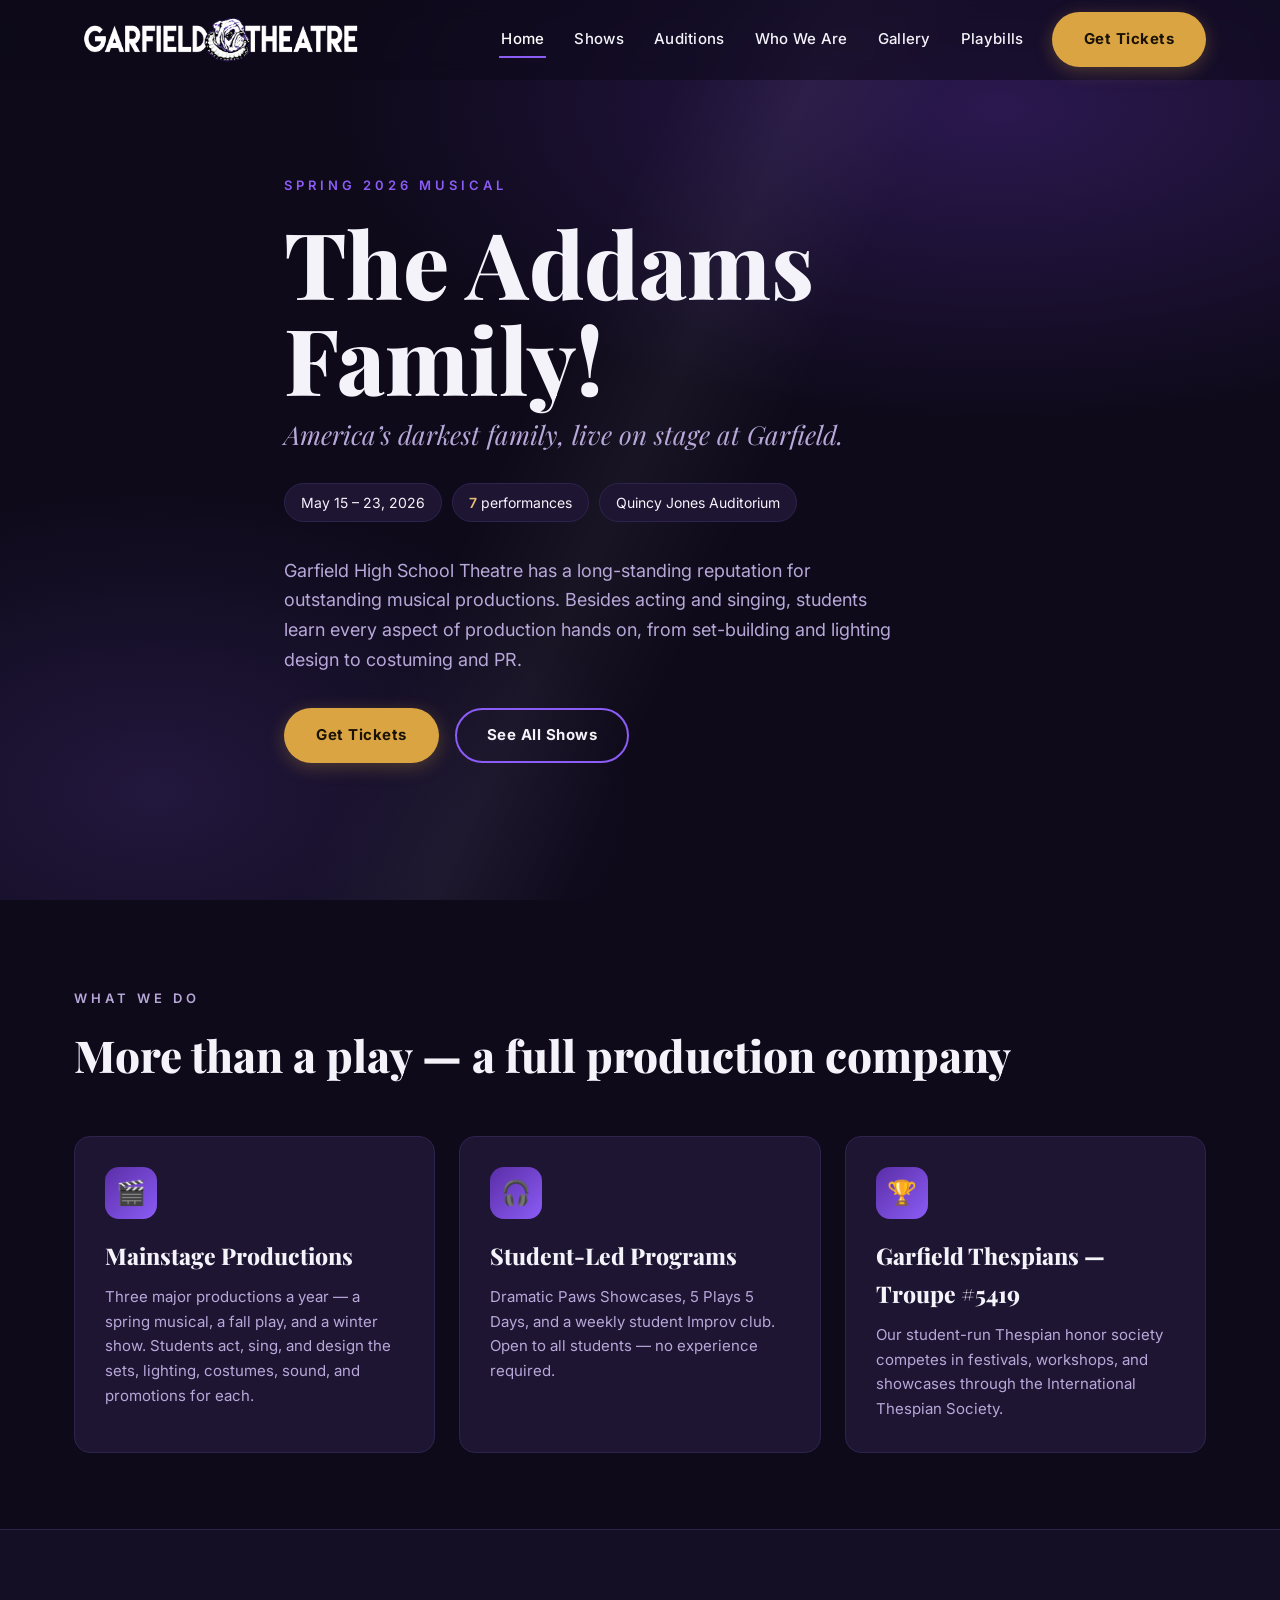
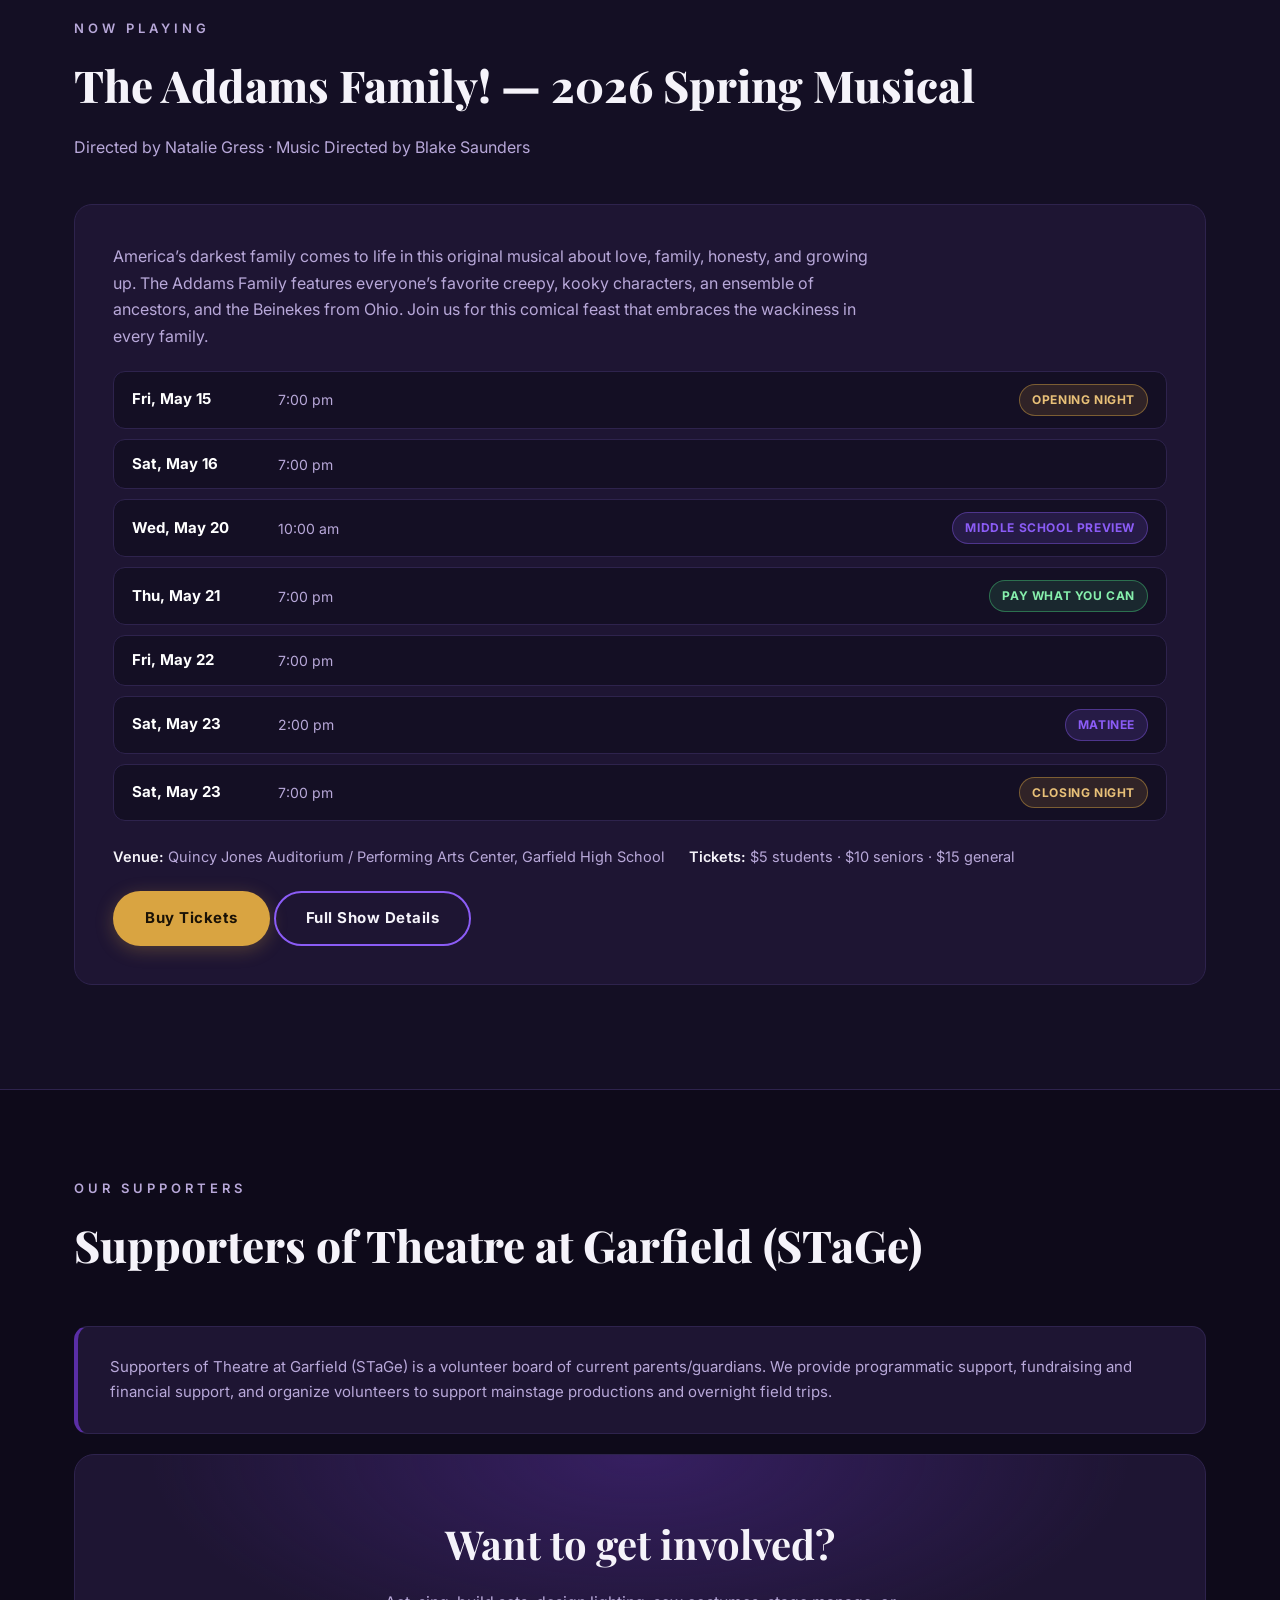
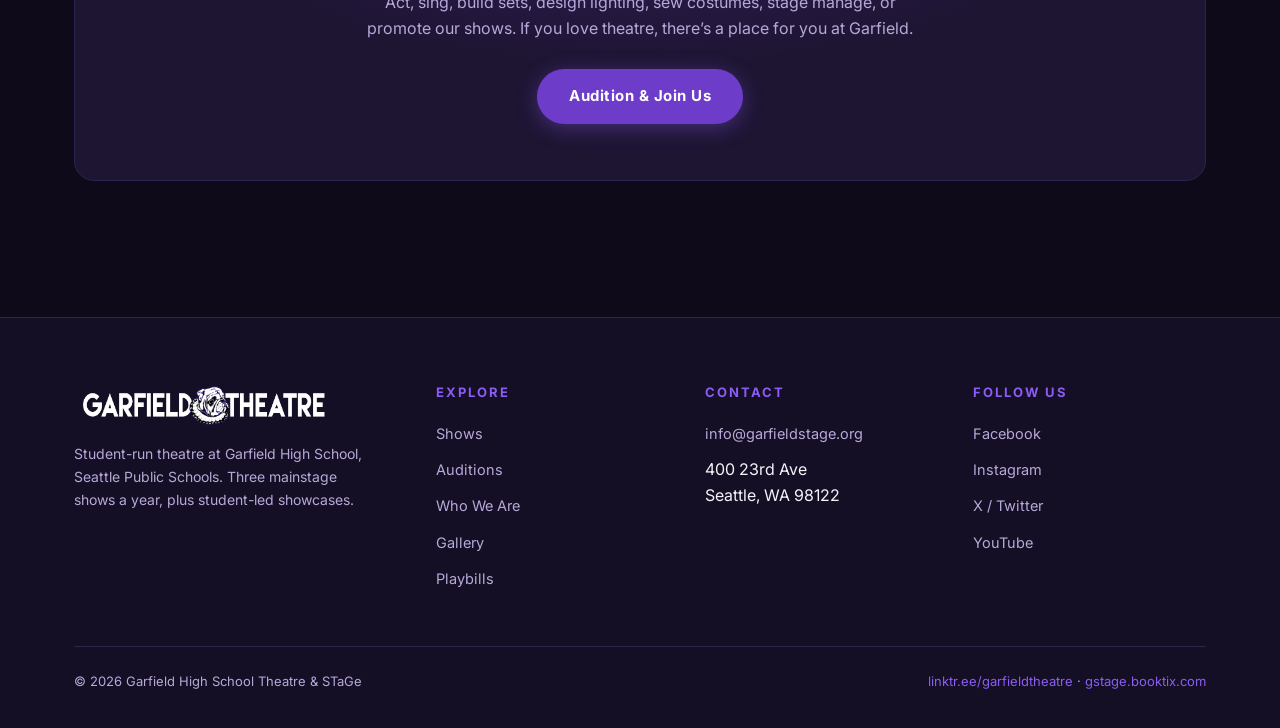
==== index.html @ ac2d72d7 "Garfield HS Theatre site: dark purple/white theme, 6 pages, reused logo" ====
<!DOCTYPE html>
<html lang="en">
<head>
  <meta charset="UTF-8" />
  <meta name="viewport" content="width=device-width, initial-scale=1.0" />
  <title>Garfield High School Theatre — Seattle</title>
  <meta name="description" content="Garfield High School Theatre: outstanding musical productions, student-led showcases, auditions, and our spring musical, The Addams Family." />
  <link rel="icon" type="image/png" href="assets/garfield-logo.png" />
  <link rel="preconnect" href="https://fonts.googleapis.com" />
  <link rel="preconnect" href="https://fonts.gstatic.com" crossorigin />
  <link href="https://fonts.googleapis.com/css2?family=Playfair+Display:ital,wght@0,600;0,700;0,800;1,600&family=Inter:wght@400;500;600;700&display=swap" rel="stylesheet" />
  <link rel="stylesheet" href="styles.css" />
</head>
<body>

<header class="site-header" id="siteHeader">
  <div class="nav-inner">
    <a class="logo" href="index.html" aria-label="Garfield High School Theatre home">
      <img class="logo-img" src="assets/garfield-logo.png" alt="Garfield High School Theatre" />
    </a>
    <button class="nav-toggle" id="navToggle" aria-expanded="false" aria-controls="nav" aria-label="Toggle menu">
      <span></span><span></span><span></span>
    </button>
    <nav class="nav" id="nav" aria-label="Main navigation">
      <a href="index.html" class="active">Home</a>
      <a href="shows.html">Shows</a>
      <a href="auditions.html">Auditions</a>
      <a href="staff.html">Who We Are</a>
      <a href="gallery.html">Gallery</a>
      <a href="playbills.html">Playbills</a>
      <a class="btn btn-ticket" href="https://gstage.booktix.com/" target="_blank" rel="noopener">Get Tickets</a>
    </nav>
  </div>
</header>

<main>
  <!-- ============ HERO ============ -->
  <section class="hero">
    <div class="wrap hero-inner">
      <p class="eyebrow">Spring 2026 Musical</p>
      <h1>The Addams Family!</h1>
      <p class="hero-sub">America&rsquo;s darkest family, live on stage at Garfield.</p>
      <div class="hero-dates">
        <span class="chip">May 15 &ndash; 23, 2026</span>
        <span class="chip"><strong>7</strong> performances</span>
        <span class="chip">Quincy Jones Auditorium</span>
      </div>
      <p class="lead">Garfield High School Theatre has a long-standing reputation for outstanding musical productions. Besides acting and singing, students learn every aspect of production hands on, from set-building and lighting design to costuming and PR.</p>
      <div class="hero-cta">
        <a class="btn btn-ticket" href="https://gstage.booktix.com/" target="_blank" rel="noopener">Get Tickets</a>
        <a class="btn btn-ghost" href="shows.html">See All Shows</a>
      </div>
    </div>
  </section>

  <!-- ============ WHAT WE DO ============ -->
  <section class="section">
    <div class="wrap">
      <div class="section-head">
        <p class="eyebrow">What We Do</p>
        <h2>More than a play &mdash; a full production company</h2>
      </div>
      <div class="prog-grid">
        <div class="prog-card">
          <div class="icon">&#127916;</div>
          <h3>Mainstage Productions</h3>
          <p>Three major productions a year &mdash; a spring musical, a fall play, and a winter show. Students act, sing, and design the sets, lighting, costumes, sound, and promotions for each.</p>
        </div>
        <div class="prog-card">
          <div class="icon">&#127911;</div>
          <h3>Student-Led Programs</h3>
          <p>Dramatic Paws Showcases, 5 Plays 5 Days, and a weekly student Improv club. Open to all students &mdash; no experience required.</p>
        </div>
        <div class="prog-card">
          <div class="icon">&#127942;</div>
          <h3>Garfield Thespians &mdash; Troupe #5419</h3>
          <p>Our student-run Thespian honor society competes in festivals, workshops, and showcases through the International Thespian Society.</p>
        </div>
      </div>
    </div>
  </section>

  <!-- ============ NEXT UP ============ -->
  <section class="section alt">
    <div class="wrap">
      <div class="section-head">
        <p class="eyebrow">Now Playing</p>
        <h2>The Addams Family! &mdash; 2026 Spring Musical</h2>
        <p>Directed by Natalie Gress &middot; Music Directed by Blake Saunders</p>
      </div>
      <div class="show-card">
        <p class="blurb">America&rsquo;s darkest family comes to life in this original musical about love, family, honesty, and growing up. The Addams Family features everyone&rsquo;s favorite creepy, kooky characters, an ensemble of ancestors, and the Beinekes from Ohio. Join us for this comical feast that embraces the wackiness in every family.</p>
        <ul class="perf-list">
          <li><span class="perf-date">Fri, May 15</span><span class="perf-time">7:00 pm</span><span class="badge gold">Opening Night</span></li>
          <li><span class="perf-date">Sat, May 16</span><span class="perf-time">7:00 pm</span></li>
          <li><span class="perf-date">Wed, May 20</span><span class="perf-time">10:00 am</span><span class="badge">Middle School Preview</span></li>
          <li><span class="perf-date">Thu, May 21</span><span class="perf-time">7:00 pm</span><span class="badge green">Pay What You Can</span></li>
          <li><span class="perf-date">Fri, May 22</span><span class="perf-time">7:00 pm</span></li>
          <li><span class="perf-date">Sat, May 23</span><span class="perf-time">2:00 pm</span><span class="badge">Matinee</span></li>
          <li><span class="perf-date">Sat, May 23</span><span class="perf-time">7:00 pm</span><span class="badge gold">Closing Night</span></li>
        </ul>
        <div class="show-meta">
          <span><strong>Venue:</strong> Quincy Jones Auditorium / Performing Arts Center, Garfield High School</span>
          <span><strong>Tickets:</strong> $5 students &middot; $10 seniors &middot; $15 general</span>
        </div>
        <p style="margin-top:22px;"><a class="btn btn-ticket" href="https://gstage.booktix.com/" target="_blank" rel="noopener">Buy Tickets</a> <a class="btn btn-ghost" href="shows.html">Full Show Details</a></p>
      </div>
    </div>
  </section>

  <!-- ============ STAGE ============ -->
  <section class="section">
    <div class="wrap">
      <div class="section-head">
        <p class="eyebrow">Our Supporters</p>
        <h2>Supporters of Theatre at Garfield (STaGe)</h2>
      </div>
      <div class="info-panel">
        <p>Supporters of Theatre at Garfield (STaGe) is a volunteer board of current parents/guardians. We provide programmatic support, fundraising and financial support, and organize volunteers to support mainstage productions and overnight field trips.</p>
      </div>
      <div class="cta-band">
        <h2>Want to get involved?</h2>
        <p>Act, sing, build sets, design lighting, sew costumes, stage manage, or promote our shows. If you love theatre, there&rsquo;s a place for you at Garfield.</p>
        <a class="btn btn-primary" href="auditions.html">Audition &amp; Join Us</a>
      </div>
    </div>
  </section>
</main>

<!-- ============ FOOTER ============ -->
<footer class="site-footer">
  <div class="wrap">
    <div class="footer-grid">
      <div class="f-brand">
        <img class="footer-logo" src="assets/garfield-logo.png" alt="Garfield High School Theatre" />
        <p>Student-run theatre at Garfield High School, Seattle Public Schools. Three mainstage shows a year, plus student-led showcases.</p>
      </div>
      <div>
        <h4>Explore</h4>
        <ul>
          <li><a href="shows.html">Shows</a></li>
          <li><a href="auditions.html">Auditions</a></li>
          <li><a href="staff.html">Who We Are</a></li>
          <li><a href="gallery.html">Gallery</a></li>
          <li><a href="playbills.html">Playbills</a></li>
        </ul>
      </div>
      <div>
        <h4>Contact</h4>
        <ul>
          <li><a href="mailto:info@garfieldstage.org">info@garfieldstage.org</a></li>
          <li>400 23rd Ave<br/>Seattle, WA 98122</li>
        </ul>
      </div>
      <div>
        <h4>Follow Us</h4>
        <ul>
          <li><a href="https://www.facebook.com/GarfieldSTaGe" target="_blank" rel="noopener">Facebook</a></li>
          <li><a href="https://www.instagram.com/garfielddrama/" target="_blank" rel="noopener">Instagram</a></li>
          <li><a href="https://www.x.com/GarfieldSTaGe" target="_blank" rel="noopener">X / Twitter</a></li>
          <li><a href="https://www.youtube.com/channel/UCY-BAQbPk2w4LNpS9tO5rUg" target="_blank" rel="noopener">YouTube</a></li>
        </ul>
      </div>
    </div>
    <div class="footer-bottom">
      <span>&copy; 2026 Garfield High School Theatre &amp; STaGe</span>
      <span><a href="https://linktr.ee/garfieldtheatre" target="_blank" rel="noopener">linktr.ee/garfieldtheatre</a> &middot; <a href="https://gstage.booktix.com/" target="_blank" rel="noopener">gstage.booktix.com</a></span>
    </div>
  </div>
</footer>

<script src="script.js"></script>
</body>
</html>
---- styles.css ----
/* ============================================================
   Garfield High School Theatre — dark theme (school purple/white)
   Palette from logo analysis:
     bg        #0e0a1a  (deep purple-black)
     surface   #1e1533
     accent    #5a2ea6  (school purple, from logo)
     highlight #8b5cf6  (hover / glow)
     text      #f5f3fa
     muted     #b8a8d9
     gold      #d9a441  (ticket CTAs, sparingly)
   ============================================================ */

:root {
  --bg: #0e0a1a;
  --bg-2: #140f24;
  --surface: #1e1533;
  --surface-2: #251a40;
  --line: #2e234d;
  --accent: #5a2ea6;
  --accent-strong: #6d3cc9;
  --highlight: #8b5cf6;
  --text: #f5f3fa;
  --muted: #b8a8d9;
  --gold: #d9a441;
  --gold-soft: #e8c078;
  --serif: "Playfair Display", Georgia, "Times New Roman", serif;
  --sans: "Inter", "Segoe UI", system-ui, -apple-system, sans-serif;
  --header-h: 78px;
  --max-w: 1180px;
}

* { margin: 0; padding: 0; box-sizing: border-box; }

html { scroll-behavior: smooth; }

body {
  background: var(--bg);
  color: var(--text);
  font-family: var(--sans);
  line-height: 1.65;
  -webkit-font-smoothing: antialiased;
}

img { max-width: 100%; display: block; }

a { color: var(--highlight); text-decoration: none; }
a:hover { color: var(--gold-soft); }

.wrap { max-width: var(--max-w); margin: 0 auto; padding: 0 24px; }

/* ---------- Header / sticky nav ---------- */
.site-header {
  position: fixed;
  top: 0; left: 0; right: 0;
  z-index: 100;
  background: rgba(14, 10, 26, 0.55);
  backdrop-filter: blur(10px);
  border-bottom: 1px solid transparent;
  transition: background .3s ease, border-color .3s ease;
}
.site-header.solid {
  background: rgba(14, 10, 26, 0.96);
  border-bottom-color: var(--line);
}
.nav-inner {
  max-width: var(--max-w);
  margin: 0 auto;
  padding: 12px 24px;
  display: flex;
  align-items: center;
  justify-content: space-between;
  gap: 20px;
}
.logo-img {
  height: 52px;
  width: auto;
  transition: opacity .2s;
}
.logo:hover .logo-img { opacity: .85; }

.nav {
  display: flex;
  align-items: center;
  gap: 26px;
}
.nav a:not(.btn) {
  color: var(--text);
  font-size: 15px;
  font-weight: 500;
  letter-spacing: .3px;
  padding: 6px 2px;
  position: relative;
}
.nav a:not(.btn)::after {
  content: "";
  position: absolute;
  left: 0; bottom: 0;
  width: 0; height: 2px;
  background: var(--highlight);
  transition: width .25s ease;
}
.nav a:not(.btn):hover::after,
.nav a.active::after { width: 100%; }
.nav a.active { color: #fff; }

.nav-toggle {
  display: none;
  background: none;
  border: 1px solid var(--line);
  border-radius: 8px;
  width: 44px; height: 40px;
  cursor: pointer;
  flex-direction: column;
  justify-content: center;
  align-items: center;
  gap: 5px;
}
.nav-toggle span {
  display: block;
  width: 20px; height: 2px;
  background: var(--text);
  border-radius: 2px;
  transition: transform .25s, opacity .25s;
}
.nav-toggle[aria-expanded="true"] span:nth-child(1) { transform: translateY(7px) rotate(45deg); }
.nav-toggle[aria-expanded="true"] span:nth-child(2) { opacity: 0; }
.nav-toggle[aria-expanded="true"] span:nth-child(3) { transform: translateY(-7px) rotate(-45deg); }

/* ---------- Buttons ---------- */
.btn {
  display: inline-block;
  padding: 13px 30px;
  border-radius: 999px;
  font-weight: 700;
  font-size: 15px;
  letter-spacing: .5px;
  border: 2px solid transparent;
  cursor: pointer;
  transition: transform .18s ease, box-shadow .18s ease, background .18s, color .18s, border-color .18s;
}
.btn-ticket {
  background: var(--gold);
  color: #1a1206;
  box-shadow: 0 4px 18px rgba(217, 164, 65, .28);
}
.btn-ticket:hover {
  background: var(--gold-soft);
  color: #1a1206;
  transform: translateY(-2px);
  box-shadow: 0 8px 26px rgba(217, 164, 65, .4);
}
.btn-primary {
  background: var(--accent-strong);
  color: #fff;
  box-shadow: 0 4px 20px rgba(139, 92, 246, .35);
}
.btn-primary:hover {
  background: var(--highlight);
  color: #fff;
  transform: translateY(-2px);
  box-shadow: 0 8px 28px rgba(139, 92, 246, .5);
}
.btn-ghost {
  background: transparent;
  color: var(--text);
  border-color: var(--highlight);
}
.btn-ghost:hover {
  background: rgba(139, 92, 246, .14);
  color: #fff;
  border-color: var(--highlight);
}

/* ---------- Hero ---------- */
.hero {
  min-height: 100vh;
  display: flex;
  align-items: center;
  position: relative;
  overflow: hidden;
  padding: calc(var(--header-h) + 40px) 0 80px;
  background:
    radial-gradient(1100px 520px at 78% 12%, rgba(90, 46, 166, .38), transparent 60%),
    radial-gradient(800px 500px at 12% 88%, rgba(139, 92, 246, .16), transparent 60%),
    var(--bg);
}
.hero::after { /* subtle stage-light sweep */
  content: "";
  position: absolute;
  inset: 0;
  background: linear-gradient(115deg, transparent 42%, rgba(255,255,255,.045) 50%, transparent 58%);
  pointer-events: none;
}
.hero-inner {
  position: relative;
  z-index: 1;
  max-width: 760px;
}
.eyebrow {
  text-transform: uppercase;
  letter-spacing: 4px;
  font-size: 13px;
  font-weight: 600;
  color: var(--highlight);
  margin-bottom: 18px;
}
.hero h1 {
  font-family: var(--serif);
  font-size: clamp(48px, 8vw, 92px);
  line-height: 1.04;
  font-weight: 800;
  margin-bottom: 8px;
}
.hero .hero-sub {
  font-family: var(--serif);
  font-style: italic;
  font-size: clamp(19px, 2.4vw, 26px);
  color: var(--muted);
  margin-bottom: 26px;
}
.hero p.lead {
  font-size: 18px;
  color: var(--muted);
  max-width: 620px;
  margin-bottom: 34px;
}
.hero-dates {
  display: flex;
  flex-wrap: wrap;
  gap: 10px;
  margin-bottom: 34px;
}
.hero-cta { display: flex; flex-wrap: wrap; gap: 16px; }

.chip {
  display: inline-block;
  padding: 7px 16px;
  border-radius: 999px;
  border: 1px solid var(--line);
  background: var(--surface);
  font-size: 14px;
  color: var(--text);
}
.chip strong { color: var(--gold-soft); font-weight: 600; }

/* ---------- Page header (non-home) ---------- */
.page-head {
  padding: calc(var(--header-h) + 70px) 0 56px;
  background:
    radial-gradient(900px 400px at 85% 0%, rgba(90, 46, 166, .30), transparent 60%),
    var(--bg-2);
  border-bottom: 1px solid var(--line);
}
.page-head .eyebrow { margin-bottom: 14px; }
.page-head h1 {
  font-family: var(--serif);
  font-size: clamp(40px, 6vw, 64px);
  font-weight: 800;
  line-height: 1.05;
}
.page-head p {
  color: var(--muted);
  max-width: 640px;
  margin-top: 16px;
  font-size: 17px;
}

/* ---------- Sections ---------- */
.section { padding: 76px 0; }
.section.alt { background: var(--bg-2); border-top: 1px solid var(--line); border-bottom: 1px solid var(--line); }
.section-head { margin-bottom: 44px; }
.section-head .eyebrow { margin-bottom: 10px; }
.section-head h2 {
  font-family: var(--serif);
  font-size: clamp(30px, 4vw, 44px);
  font-weight: 800;
}
.section-head p { color: var(--muted); max-width: 660px; margin-top: 12px; }

/* ---------- Show cards ---------- */
.show-card {
  background: var(--surface);
  border: 1px solid var(--line);
  border-radius: 18px;
  padding: 38px;
  margin-bottom: 28px;
  position: relative;
  overflow: hidden;
  transition: border-color .25s, transform .25s, box-shadow .25s;
}
.show-card:hover {
  border-color: var(--highlight);
  transform: translateY(-3px);
  box-shadow: 0 14px 40px rgba(90, 46, 166, .25);
}
.show-card .season-tag {
  position: absolute;
  top: 0; left: 0;
  background: var(--accent);
  color: #fff;
  font-size: 12px;
  font-weight: 700;
  letter-spacing: 2px;
  text-transform: uppercase;
  padding: 7px 18px 7px 22px;
  border-radius: 0 0 12px 0;
}
.show-card h3 {
  font-family: var(--serif);
  font-size: clamp(26px, 3.4vw, 38px);
  font-weight: 800;
  margin: 22px 0 4px;
}
.show-card .byline { color: var(--muted); font-style: italic; margin-bottom: 16px; font-family: var(--serif); font-size: 17px; }
.show-card .blurb { color: var(--muted); max-width: 760px; margin-bottom: 22px; }
.show-card .credit-line {
  font-size: 14px;
  color: var(--muted);
  margin-bottom: 20px;
  padding: 12px 16px;
  background: rgba(90, 46, 166, .12);
  border-left: 3px solid var(--accent);
  border-radius: 0 10px 10px 0;
}

/* Performance date lists (NO calendar) */
.perf-list { list-style: none; display: grid; gap: 10px; margin-bottom: 24px; }
.perf-list li {
  display: flex;
  align-items: center;
  gap: 16px;
  padding: 12px 18px;
  background: var(--bg-2);
  border: 1px solid var(--line);
  border-radius: 12px;
  flex-wrap: wrap;
}
.perf-date {
  font-weight: 700;
  font-size: 15px;
  min-width: 130px;
  color: #fff;
}
.perf-time { color: var(--muted); font-size: 14px; min-width: 70px; }
.badge {
  margin-left: auto;
  font-size: 12px;
  font-weight: 700;
  letter-spacing: .6px;
  text-transform: uppercase;
  padding: 5px 12px;
  border-radius: 999px;
  background: rgba(139, 92, 246, .16);
  color: var(--highlight);
  border: 1px solid rgba(139, 92, 246, .4);
}
.badge.gold { background: rgba(217, 164, 65, .14); color: var(--gold-soft); border-color: rgba(217, 164, 65, .45); }
.badge.green { background: rgba(74, 222, 128, .12); color: #86efac; border-color: rgba(74, 222, 128, .4); }

.show-meta {
  display: flex;
  flex-wrap: wrap;
  gap: 24px;
  margin-top: 8px;
  font-size: 14.5px;
  color: var(--muted);
}
.show-meta strong { color: var(--text); font-weight: 600; }

/* ---------- Program (student-led) cards ---------- */
.prog-grid {
  display: grid;
  grid-template-columns: repeat(auto-fit, minmax(280px, 1fr));
  gap: 24px;
}
.prog-card {
  background: var(--surface);
  border: 1px solid var(--line);
  border-radius: 16px;
  padding: 30px;
  transition: border-color .25s, transform .25s;
}
.prog-card:hover { border-color: var(--highlight); transform: translateY(-3px); }
.prog-card .icon {
  width: 52px; height: 52px;
  border-radius: 14px;
  background: linear-gradient(135deg, var(--accent), var(--highlight));
  display: flex; align-items: center; justify-content: center;
  font-size: 24px;
  margin-bottom: 18px;
}
.prog-card h3 { font-family: var(--serif); font-size: 23px; font-weight: 800; margin-bottom: 10px; }
.prog-card p { color: var(--muted); font-size: 15px; }

/* ---------- Staff cards ---------- */
.staff-grid {
  display: grid;
  grid-template-columns: repeat(auto-fit, minmax(300px, 1fr));
  gap: 24px;
}
.staff-card {
  background: var(--surface);
  border: 1px solid var(--line);
  border-radius: 16px;
  padding: 30px;
  transition: border-color .25s, transform .25s;
}
.staff-card:hover { border-color: var(--highlight); transform: translateY(-3px); }
.staff-card .avatar {
  width: 74px; height: 74px;
  border-radius: 50%;
  background: linear-gradient(135deg, var(--accent), var(--highlight));
  display: flex; align-items: center; justify-content: center;
  font-family: var(--serif);
  font-size: 26px;
  font-weight: 800;
  color: #fff;
  margin-bottom: 18px;
}
.staff-card h3 { font-family: var(--serif); font-size: 24px; font-weight: 800; }
.staff-card .role {
  color: var(--highlight);
  font-weight: 600;
  font-size: 14px;
  text-transform: uppercase;
  letter-spacing: 1.2px;
  margin-bottom: 14px;
}
.staff-card p { color: var(--muted); font-size: 15px; }

/* ---------- Gallery ---------- */
.gallery-grid {
  display: grid;
  grid-template-columns: repeat(auto-fill, minmax(250px, 1fr));
  gap: 20px;
}
.gallery-card {
  position: relative;
  aspect-ratio: 4 / 3;
  border-radius: 14px;
  overflow: hidden;
  border: 1px solid var(--line);
  cursor: default;
}
.gallery-card .ph {
  position: absolute; inset: 0;
  display: flex; align-items: center; justify-content: center;
  flex-direction: column;
  gap: 6px;
  background:
    radial-gradient(400px 220px at 50% 20%, rgba(139, 92, 246, .28), transparent 65%),
    linear-gradient(150deg, var(--surface-2), var(--bg-2));
  transition: transform .4s ease;
}
.gallery-card:hover .ph { transform: scale(1.06); }
.gallery-card .ph .ph-icon { font-size: 34px; opacity: .8; }
.gallery-card .ph .ph-label {
  font-size: 13px;
  color: var(--muted);
  letter-spacing: 1px;
  text-transform: uppercase;
}
.gallery-card figcaption {
  position: absolute;
  left: 0; right: 0; bottom: 0;
  padding: 14px 16px;
  background: linear-gradient(transparent, rgba(10, 7, 20, .92) 45%);
  font-size: 14px;
  font-weight: 600;
  transform: translateY(8px);
  opacity: .85;
  transition: transform .3s, opacity .3s;
}
.gallery-card:hover figcaption { transform: translateY(0); opacity: 1; }

/* ---------- Playbill cards ---------- */
.playbill-grid {
  display: grid;
  grid-template-columns: repeat(auto-fit, minmax(300px, 1fr));
  gap: 24px;
}
.playbill-card {
  background: var(--surface);
  border: 1px solid var(--line);
  border-radius: 16px;
  padding: 30px;
  text-align: center;
}
.playbill-card .bill-icon { font-size: 44px; margin-bottom: 16px; }
.playbill-card h3 { font-family: var(--serif); font-size: 22px; margin-bottom: 6px; }
.playbill-card .season { color: var(--muted); font-size: 14px; margin-bottom: 18px; }
.playbill-card .coming {
  display: inline-block;
  font-size: 13px;
  font-weight: 700;
  letter-spacing: 1px;
  text-transform: uppercase;
  color: var(--gold-soft);
  border: 1px dashed rgba(217, 164, 65, .5);
  padding: 8px 18px;
  border-radius: 999px;
}

/* ---------- Thespian / info panels ---------- */
.info-panel {
  background: var(--surface);
  border: 1px solid var(--line);
  border-left: 4px solid var(--accent);
  border-radius: 14px;
  padding: 28px 32px;
  margin-bottom: 20px;
}
.info-panel h3 { font-family: var(--serif); font-size: 22px; margin-bottom: 10px; }
.info-panel p, .info-panel li { color: var(--muted); font-size: 15px; }
.info-panel ul { margin: 10px 0 0 20px; }
.info-panel li { margin-bottom: 6px; }

/* ---------- CTA band ---------- */
.cta-band {
  background:
    radial-gradient(700px 300px at 50% 0%, rgba(90, 46, 166, .4), transparent 70%),
    var(--surface);
  border: 1px solid var(--line);
  border-radius: 20px;
  padding: 56px 36px;
  text-align: center;
  margin: 20px 0;
}
.cta-band h2 { font-family: var(--serif); font-size: clamp(26px, 4vw, 40px); margin-bottom: 12px; }
.cta-band p { color: var(--muted); max-width: 560px; margin: 0 auto 28px; }

/* ---------- Footer ---------- */
.site-footer {
  background: var(--bg-2);
  border-top: 1px solid var(--line);
  padding: 64px 0 36px;
  margin-top: 40px;
}
.footer-grid {
  display: grid;
  grid-template-columns: 1.4fr 1fr 1fr 1fr;
  gap: 36px;
  margin-bottom: 44px;
}
.site-footer h4 {
  font-size: 13px;
  text-transform: uppercase;
  letter-spacing: 2px;
  color: var(--highlight);
  margin-bottom: 16px;
}
.site-footer .f-brand p { color: var(--muted); font-size: 14px; margin-top: 14px; max-width: 300px; }
.site-footer ul { list-style: none; }
.site-footer ul li { margin-bottom: 10px; }
.site-footer ul a { color: var(--muted); font-size: 14.5px; }
.site-footer ul a:hover { color: var(--gold-soft); }
.footer-logo { height: 46px; width: auto; }
.footer-bottom {
  border-top: 1px solid var(--line);
  padding-top: 24px;
  display: flex;
  justify-content: space-between;
  flex-wrap: wrap;
  gap: 12px;
  color: var(--muted);
  font-size: 13px;
}

/* ---------- Responsive ---------- */
@media (max-width: 900px) {
  .footer-grid { grid-template-columns: 1fr 1fr; }
}
@media (max-width: 760px) {
  .nav-toggle { display: flex; }
  .nav {
    position: absolute;
    top: 100%;
    left: 0; right: 0;
    background: rgba(14, 10, 26, .98);
    border-bottom: 1px solid var(--line);
    flex-direction: column;
    align-items: stretch;
    gap: 0;
    padding: 10px 24px 22px;
    display: none;
  }
  .nav.open { display: flex; }
  .nav a:not(.btn) { padding: 13px 4px; border-bottom: 1px solid var(--line); }
  .nav a:not(.btn)::after { display: none; }
  .nav .btn { margin-top: 16px; text-align: center; }
  .hero { min-height: auto; padding-top: calc(var(--header-h) + 48px); }
  .show-card { padding: 28px 22px; }
  .perf-date { min-width: 100px; }
  .badge { margin-left: 0; width: 100%; }
  .perf-list li { flex-direction: column; align-items: flex-start; gap: 6px; }
  .perf-time { min-width: 0; }
  .footer-grid { grid-template-columns: 1fr; }
}
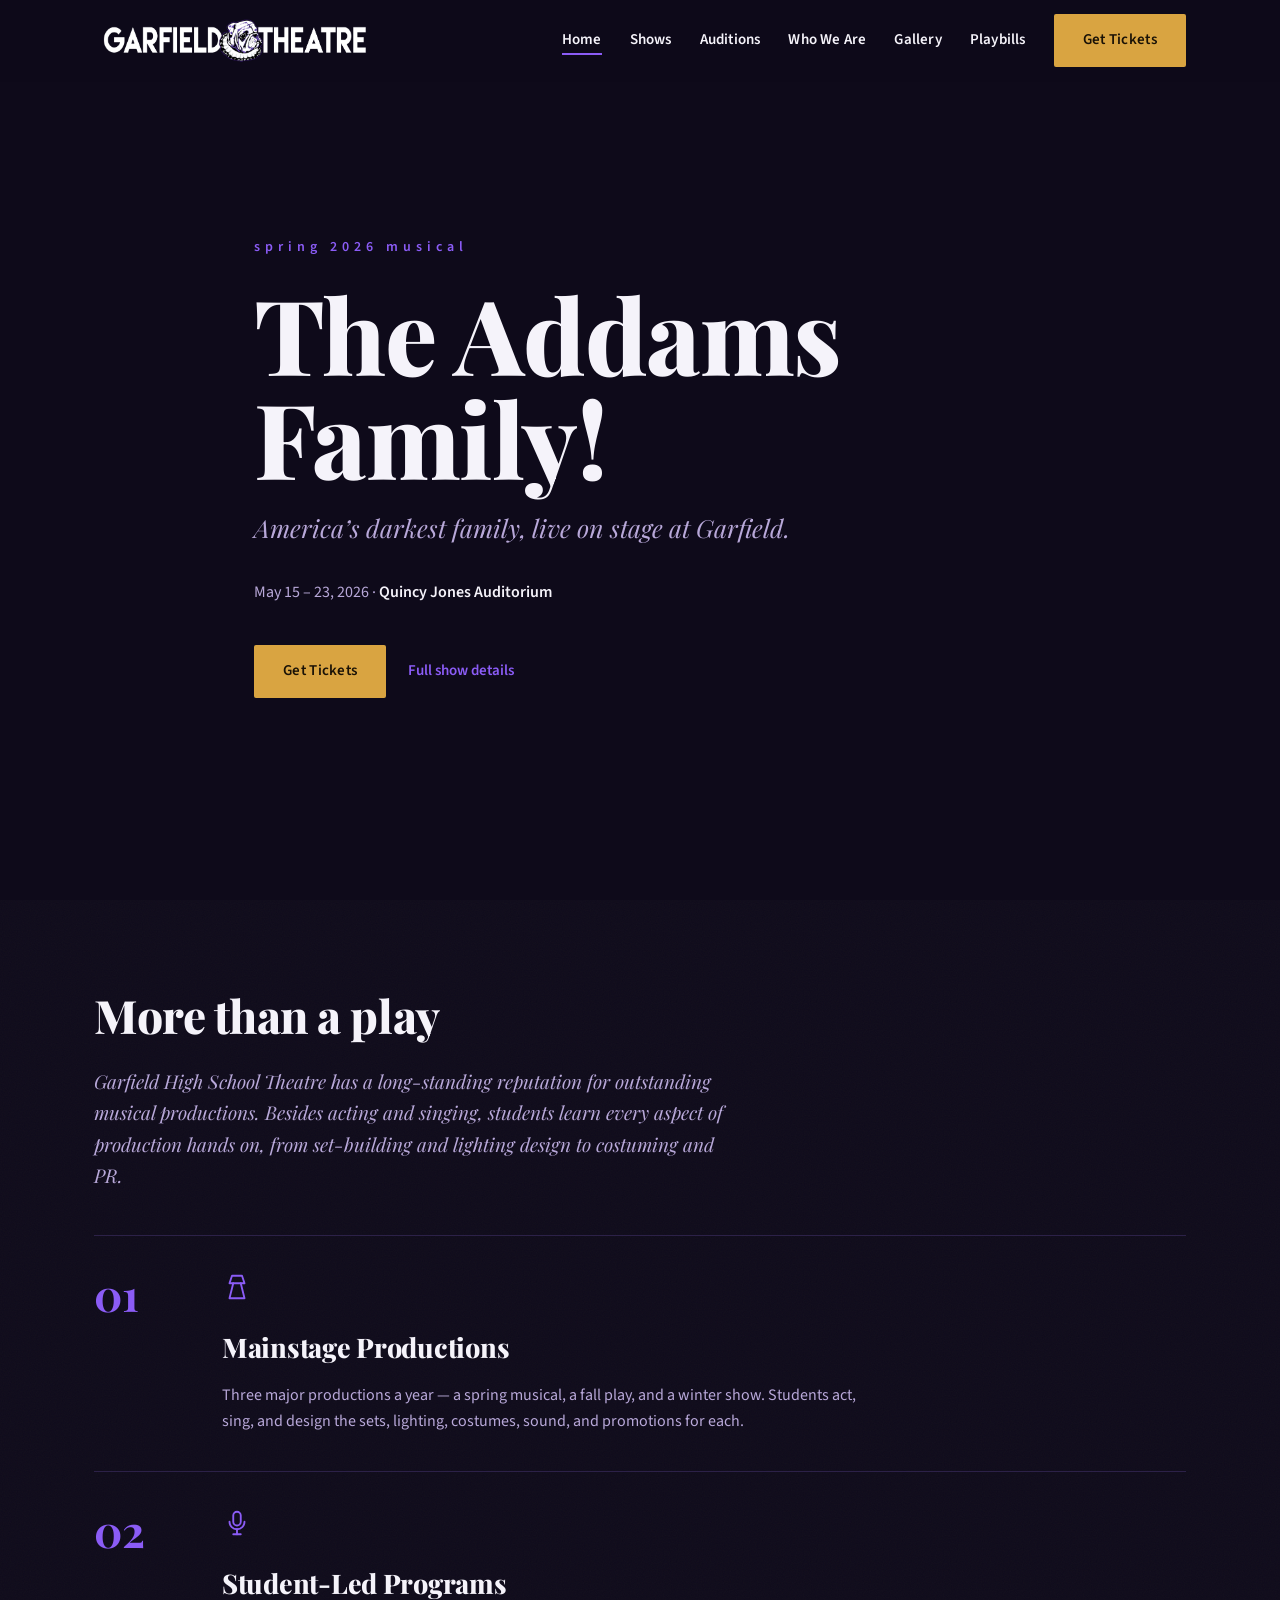
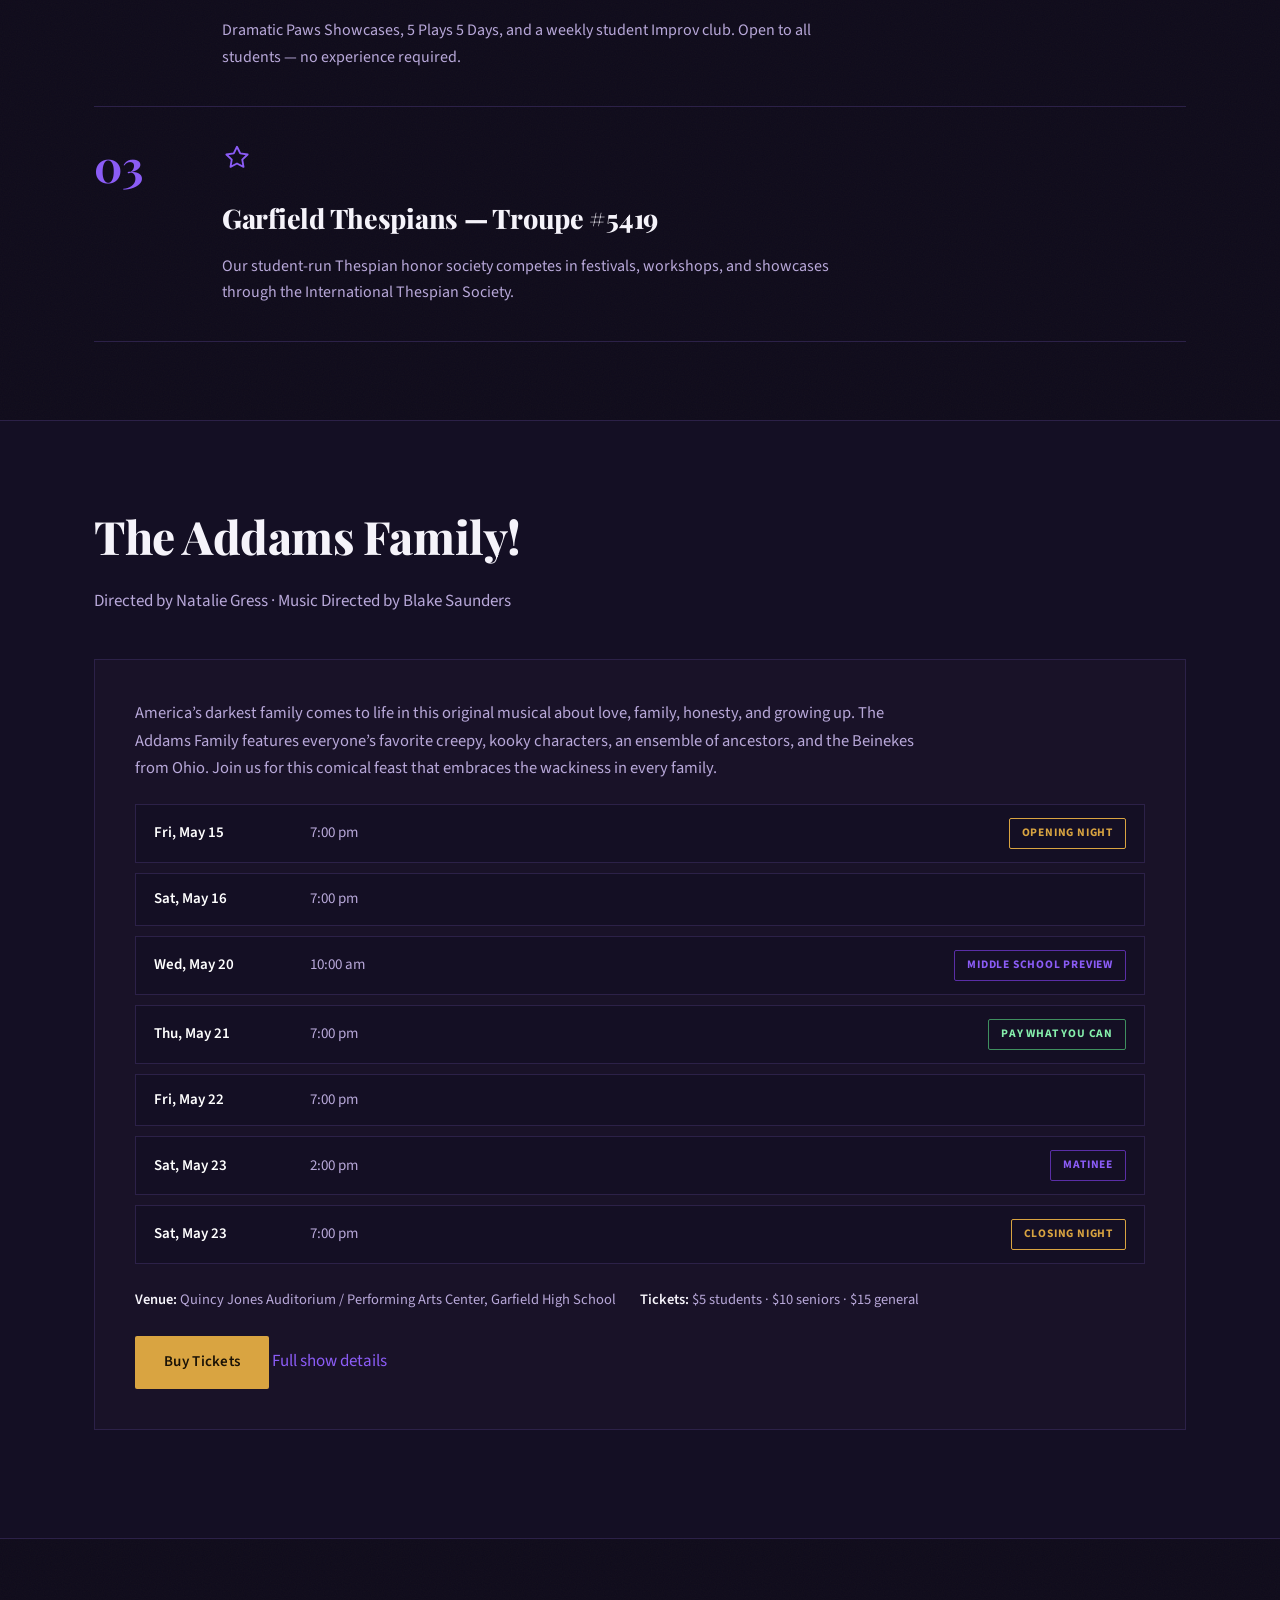
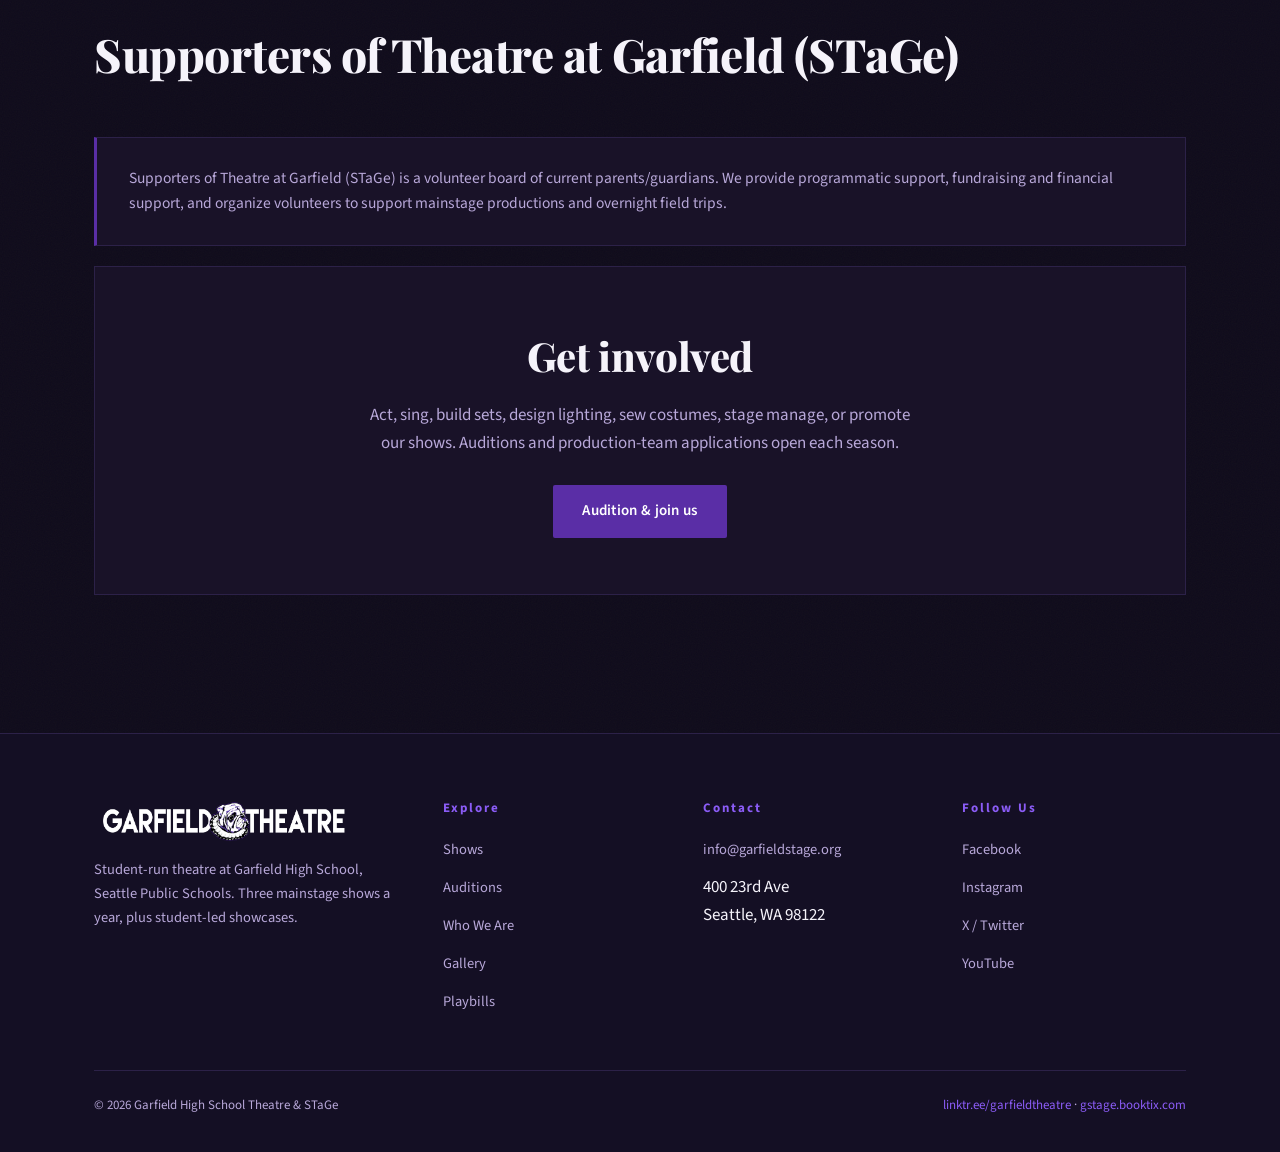
==== commit 22e25723: "Round 2: de-AI redesign (Source Sans 3, flat surfaces, SVG icons, numbered rows, program-note voice)" ====
--- a/index.html
+++ b/index.html
@@ -8,7 +8,7 @@
   <link rel="icon" type="image/png" href="assets/garfield-logo.png" />
   <link rel="preconnect" href="https://fonts.googleapis.com" />
   <link rel="preconnect" href="https://fonts.gstatic.com" crossorigin />
-  <link href="https://fonts.googleapis.com/css2?family=Playfair+Display:ital,wght@0,600;0,700;0,800;1,600&family=Inter:wght@400;500;600;700&display=swap" rel="stylesheet" />
+  <link href="https://fonts.googleapis.com/css2?family=Playfair+Display:ital,wght@0,600;0,700;0,800;1,600&family=Source+Sans+3:wght@400;600;700&display=swap" rel="stylesheet" />
   <link rel="stylesheet" href="styles.css" />
 </head>
 <body>
@@ -37,18 +37,13 @@
   <!-- ============ HERO ============ -->
   <section class="hero">
     <div class="wrap hero-inner">
-      <p class="eyebrow">Spring 2026 Musical</p>
+      <p class="hero-kicker">spring 2026 musical</p>
       <h1>The Addams Family!</h1>
       <p class="hero-sub">America&rsquo;s darkest family, live on stage at Garfield.</p>
-      <div class="hero-dates">
-        <span class="chip">May 15 &ndash; 23, 2026</span>
-        <span class="chip"><strong>7</strong> performances</span>
-        <span class="chip">Quincy Jones Auditorium</span>
-      </div>
-      <p class="lead">Garfield High School Theatre has a long-standing reputation for outstanding musical productions. Besides acting and singing, students learn every aspect of production hands on, from set-building and lighting design to costuming and PR.</p>
+      <p class="hero-line">May 15 &ndash; 23, 2026 &middot; <strong>Quincy Jones Auditorium</strong></p>
       <div class="hero-cta">
         <a class="btn btn-ticket" href="https://gstage.booktix.com/" target="_blank" rel="noopener">Get Tickets</a>
-        <a class="btn btn-ghost" href="shows.html">See All Shows</a>
+        <a class="text-link" href="shows.html">Full show details</a>
       </div>
     </div>
   </section>
@@ -57,35 +52,49 @@
   <section class="section">
     <div class="wrap">
       <div class="section-head">
-        <p class="eyebrow">What We Do</p>
-        <h2>More than a play &mdash; a full production company</h2>
+        <h2>More than a play</h2>
+        <p class="lead">Garfield High School Theatre has a long-standing reputation for outstanding musical productions. Besides acting and singing, students learn every aspect of production hands on, from set-building and lighting design to costuming and PR.</p>
       </div>
-      <div class="prog-grid">
-        <div class="prog-card">
-          <div class="icon">&#127916;</div>
-          <h3>Mainstage Productions</h3>
-          <p>Three major productions a year &mdash; a spring musical, a fall play, and a winter show. Students act, sing, and design the sets, lighting, costumes, sound, and promotions for each.</p>
+      <div class="what-list">
+        <div class="what-row">
+          <div class="what-num">01</div>
+          <div>
+            <div class="what-icon">
+              <svg viewBox="0 0 24 24" fill="none" stroke="currentColor" stroke-width="1.5" stroke-linecap="round" stroke-linejoin="round" aria-hidden="true"><path d="M8 3h8l2 6H6l2-6z"/><path d="M9 9l-3 12h12L15 9"/></svg>
+            </div>
+            <h3>Mainstage Productions</h3>
+            <p>Three major productions a year &mdash; a spring musical, a fall play, and a winter show. Students act, sing, and design the sets, lighting, costumes, sound, and promotions for each.</p>
+          </div>
         </div>
-        <div class="prog-card">
-          <div class="icon">&#127911;</div>
-          <h3>Student-Led Programs</h3>
-          <p>Dramatic Paws Showcases, 5 Plays 5 Days, and a weekly student Improv club. Open to all students &mdash; no experience required.</p>
+        <div class="what-row">
+          <div class="what-num">02</div>
+          <div>
+            <div class="what-icon">
+              <svg viewBox="0 0 24 24" fill="none" stroke="currentColor" stroke-width="1.5" stroke-linecap="round" stroke-linejoin="round" aria-hidden="true"><rect x="9" y="3" width="6" height="11" rx="3"/><path d="M6 11a6 6 0 0 0 12 0"/><path d="M12 17v4"/><path d="M9 21h6"/></svg>
+            </div>
+            <h3>Student-Led Programs</h3>
+            <p>Dramatic Paws Showcases, 5 Plays 5 Days, and a weekly student Improv club. Open to all students &mdash; no experience required.</p>
+          </div>
         </div>
-        <div class="prog-card">
-          <div class="icon">&#127942;</div>
-          <h3>Garfield Thespians &mdash; Troupe #5419</h3>
-          <p>Our student-run Thespian honor society competes in festivals, workshops, and showcases through the International Thespian Society.</p>
+        <div class="what-row">
+          <div class="what-num">03</div>
+          <div>
+            <div class="what-icon">
+              <svg viewBox="0 0 24 24" fill="none" stroke="currentColor" stroke-width="1.5" stroke-linecap="round" stroke-linejoin="round" aria-hidden="true"><path d="M12 3l2.6 5.3 5.9.9-4.3 4.1 1 5.8-5.2-2.7-5.2 2.7 1-5.8L3.5 9.2l5.9-.9z"/></svg>
+            </div>
+            <h3>Garfield Thespians &mdash; Troupe #5419</h3>
+            <p>Our student-run Thespian honor society competes in festivals, workshops, and showcases through the International Thespian Society.</p>
+          </div>
         </div>
       </div>
     </div>
   </section>
 
-  <!-- ============ NEXT UP ============ -->
+  <!-- ============ NOW PLAYING ============ -->
   <section class="section alt">
     <div class="wrap">
       <div class="section-head">
-        <p class="eyebrow">Now Playing</p>
-        <h2>The Addams Family! &mdash; 2026 Spring Musical</h2>
+        <h2>The Addams Family!</h2>
         <p>Directed by Natalie Gress &middot; Music Directed by Blake Saunders</p>
       </div>
       <div class="show-card">
@@ -103,7 +112,7 @@
           <span><strong>Venue:</strong> Quincy Jones Auditorium / Performing Arts Center, Garfield High School</span>
           <span><strong>Tickets:</strong> $5 students &middot; $10 seniors &middot; $15 general</span>
         </div>
-        <p style="margin-top:22px;"><a class="btn btn-ticket" href="https://gstage.booktix.com/" target="_blank" rel="noopener">Buy Tickets</a> <a class="btn btn-ghost" href="shows.html">Full Show Details</a></p>
+        <p style="margin-top:24px;"><a class="btn btn-ticket" href="https://gstage.booktix.com/" target="_blank" rel="noopener">Buy Tickets</a> <a class="text-link" href="shows.html">Full show details</a></p>
       </div>
     </div>
   </section>
@@ -112,16 +121,15 @@
   <section class="section">
     <div class="wrap">
       <div class="section-head">
-        <p class="eyebrow">Our Supporters</p>
         <h2>Supporters of Theatre at Garfield (STaGe)</h2>
       </div>
       <div class="info-panel">
         <p>Supporters of Theatre at Garfield (STaGe) is a volunteer board of current parents/guardians. We provide programmatic support, fundraising and financial support, and organize volunteers to support mainstage productions and overnight field trips.</p>
       </div>
       <div class="cta-band">
-        <h2>Want to get involved?</h2>
-        <p>Act, sing, build sets, design lighting, sew costumes, stage manage, or promote our shows. If you love theatre, there&rsquo;s a place for you at Garfield.</p>
-        <a class="btn btn-primary" href="auditions.html">Audition &amp; Join Us</a>
+        <h2>Get involved</h2>
+        <p>Act, sing, build sets, design lighting, sew costumes, stage manage, or promote our shows. Auditions and production-team applications open each season.</p>
+        <a class="btn btn-primary" href="auditions.html">Audition &amp; join us</a>
       </div>
     </div>
   </section>
--- a/styles.css
+++ b/styles.css
@@ -1,32 +1,28 @@
 /* ============================================================
-   Garfield High School Theatre — dark theme (school purple/white)
-   Palette from logo analysis:
-     bg        #0e0a1a  (deep purple-black)
-     surface   #1e1533
-     accent    #5a2ea6  (school purple, from logo)
-     highlight #8b5cf6  (hover / glow)
-     text      #f5f3fa
-     muted     #b8a8d9
-     gold      #d9a441  (ticket CTAs, sparingly)
+   Garfield High School Theatre — dark, flat, "printed program"
+   School colors (purple/white). No gradient glows, no sheen.
+   One flat accent (#5a2ea6, hover #6d3cc9). Hairline borders.
    ============================================================ */
 
 :root {
   --bg: #0e0a1a;
   --bg-2: #140f24;
-  --surface: #1e1533;
-  --surface-2: #251a40;
-  --line: #2e234d;
+  --surface: #191228;
+  --surface-2: #221838;
+  --line: #2c2148;
   --accent: #5a2ea6;
-  --accent-strong: #6d3cc9;
-  --highlight: #8b5cf6;
+  --accent-hover: #6d3cc9;
+  --accent-light: #8b5cf6;
   --text: #f5f3fa;
   --muted: #b8a8d9;
   --gold: #d9a441;
-  --gold-soft: #e8c078;
+  --gold-hover: #e6b968;
   --serif: "Playfair Display", Georgia, "Times New Roman", serif;
-  --sans: "Inter", "Segoe UI", system-ui, -apple-system, sans-serif;
-  --header-h: 78px;
-  --max-w: 1180px;
+  --sans: "Source Sans 3", system-ui, -apple-system, sans-serif;
+  --header-h: 74px;
+  --max-w: 1140px;
+  /* faint paper-grain, ~3% opacity */
+  --grain: url("data:image/svg+xml,%3Csvg xmlns='http://www.w3.org/2000/svg' width='140' height='140'%3E%3Cfilter id='n'%3E%3CfeTurbulence type='fractalNoise' baseFrequency='0.85' numOctaves='2' stitchTiles='stitch'/%3E%3C/filter%3E%3Crect width='100%25' height='100%25' filter='url(%23n)' opacity='0.03'/%3E%3C/svg%3E");
 }
 
 * { margin: 0; padding: 0; box-sizing: border-box; }
@@ -34,17 +30,42 @@
 html { scroll-behavior: smooth; }
 
 body {
-  background: var(--bg);
+  background-color: var(--bg);
+  background-image: var(--grain);
+  background-repeat: repeat;
   color: var(--text);
   font-family: var(--sans);
+  font-size: 17px;
   line-height: 1.65;
   -webkit-font-smoothing: antialiased;
+  text-rendering: optimizeLegibility;
 }
 
 img { max-width: 100%; display: block; }
 
-a { color: var(--highlight); text-decoration: none; }
-a:hover { color: var(--gold-soft); }
+/* Inline links: hairline underline grows from the left */
+a {
+  color: var(--accent-light);
+  text-decoration: none;
+  position: relative;
+}
+a::after {
+  content: "";
+  position: absolute;
+  left: 0;
+  bottom: -2px;
+  width: 100%;
+  height: 1.5px;
+  background: currentColor;
+  transform: scaleX(0);
+  transform-origin: left center;
+  transition: transform .28s ease;
+}
+a:hover::after { transform: scaleX(1); }
+/* No underline on buttons, the logo, or footer links */
+a.btn::after,
+a.logo::after,
+.site-footer a::after { content: none; }
 
 .wrap { max-width: var(--max-w); margin: 0 auto; padding: 0 24px; }
 
@@ -53,61 +74,42 @@
   position: fixed;
   top: 0; left: 0; right: 0;
   z-index: 100;
-  background: rgba(14, 10, 26, 0.55);
-  backdrop-filter: blur(10px);
+  background: rgba(14, 10, 26, 0.82);
+  backdrop-filter: blur(8px);
   border-bottom: 1px solid transparent;
   transition: background .3s ease, border-color .3s ease;
 }
 .site-header.solid {
-  background: rgba(14, 10, 26, 0.96);
+  background: rgba(14, 10, 26, 0.97);
   border-bottom-color: var(--line);
 }
 .nav-inner {
   max-width: var(--max-w);
   margin: 0 auto;
-  padding: 12px 24px;
+  padding: 14px 24px;
   display: flex;
   align-items: center;
   justify-content: space-between;
   gap: 20px;
 }
-.logo-img {
-  height: 52px;
-  width: auto;
-  transition: opacity .2s;
-}
-.logo:hover .logo-img { opacity: .85; }
-
-.nav {
-  display: flex;
-  align-items: center;
-  gap: 26px;
-}
+.logo-img { height: 50px; width: auto; transition: opacity .2s; }
+a.logo:hover .logo-img { opacity: .8; }
+
+.nav { display: flex; align-items: center; gap: 28px; }
 .nav a:not(.btn) {
   color: var(--text);
   font-size: 15px;
-  font-weight: 500;
-  letter-spacing: .3px;
-  padding: 6px 2px;
-  position: relative;
-}
-.nav a:not(.btn)::after {
-  content: "";
-  position: absolute;
-  left: 0; bottom: 0;
-  width: 0; height: 2px;
-  background: var(--highlight);
-  transition: width .25s ease;
-}
-.nav a:not(.btn):hover::after,
-.nav a.active::after { width: 100%; }
-.nav a.active { color: #fff; }
+  font-weight: 600;
+  letter-spacing: .2px;
+}
+.nav a.active::after { transform: scaleX(1); }
+.nav a:not(.btn)::after { background: var(--accent-light); }
 
 .nav-toggle {
   display: none;
   background: none;
   border: 1px solid var(--line);
-  border-radius: 8px;
+  border-radius: 2px;
   width: 44px; height: 40px;
   cursor: pointer;
   flex-direction: column;
@@ -119,57 +121,36 @@
   display: block;
   width: 20px; height: 2px;
   background: var(--text);
-  border-radius: 2px;
+  border-radius: 1px;
   transition: transform .25s, opacity .25s;
 }
 .nav-toggle[aria-expanded="true"] span:nth-child(1) { transform: translateY(7px) rotate(45deg); }
 .nav-toggle[aria-expanded="true"] span:nth-child(2) { opacity: 0; }
 .nav-toggle[aria-expanded="true"] span:nth-child(3) { transform: translateY(-7px) rotate(-45deg); }
 
-/* ---------- Buttons ---------- */
+/* ---------- Buttons: flat, 2px radius, small lift ---------- */
 .btn {
   display: inline-block;
-  padding: 13px 30px;
-  border-radius: 999px;
-  font-weight: 700;
+  padding: 13px 28px;
+  border-radius: 2px;
+  font-weight: 600;
   font-size: 15px;
-  letter-spacing: .5px;
-  border: 2px solid transparent;
+  letter-spacing: .3px;
+  border: 1px solid transparent;
   cursor: pointer;
-  transition: transform .18s ease, box-shadow .18s ease, background .18s, color .18s, border-color .18s;
-}
-.btn-ticket {
-  background: var(--gold);
-  color: #1a1206;
-  box-shadow: 0 4px 18px rgba(217, 164, 65, .28);
-}
-.btn-ticket:hover {
-  background: var(--gold-soft);
-  color: #1a1206;
-  transform: translateY(-2px);
-  box-shadow: 0 8px 26px rgba(217, 164, 65, .4);
-}
-.btn-primary {
-  background: var(--accent-strong);
-  color: #fff;
-  box-shadow: 0 4px 20px rgba(139, 92, 246, .35);
-}
-.btn-primary:hover {
-  background: var(--highlight);
-  color: #fff;
-  transform: translateY(-2px);
-  box-shadow: 0 8px 28px rgba(139, 92, 246, .5);
-}
+  transition: background .12s ease, transform .12s ease, color .12s ease, border-color .12s ease;
+}
+.btn:hover { transform: translateY(-1px); }
+.btn-ticket { background: var(--gold); color: #1a1206; }
+.btn-ticket:hover { background: var(--gold-hover); color: #1a1206; }
+.btn-primary { background: var(--accent); color: #fff; }
+.btn-primary:hover { background: var(--accent-hover); color: #fff; }
 .btn-ghost {
   background: transparent;
   color: var(--text);
-  border-color: var(--highlight);
-}
-.btn-ghost:hover {
-  background: rgba(139, 92, 246, .14);
-  color: #fff;
-  border-color: var(--highlight);
-}
+  border-color: var(--line);
+}
+.btn-ghost:hover { border-color: var(--accent-light); color: #fff; }
 
 /* ---------- Hero ---------- */
 .hero {
@@ -178,149 +159,157 @@
   align-items: center;
   position: relative;
   overflow: hidden;
-  padding: calc(var(--header-h) + 40px) 0 80px;
-  background:
-    radial-gradient(1100px 520px at 78% 12%, rgba(90, 46, 166, .38), transparent 60%),
-    radial-gradient(800px 500px at 12% 88%, rgba(139, 92, 246, .16), transparent 60%),
-    var(--bg);
-}
-.hero::after { /* subtle stage-light sweep */
-  content: "";
-  position: absolute;
-  inset: 0;
-  background: linear-gradient(115deg, transparent 42%, rgba(255,255,255,.045) 50%, transparent 58%);
-  pointer-events: none;
-}
-.hero-inner {
-  position: relative;
-  z-index: 1;
-  max-width: 760px;
-}
-.eyebrow {
-  text-transform: uppercase;
-  letter-spacing: 4px;
-  font-size: 13px;
+  padding: calc(var(--header-h) + 56px) 0 96px;
+  background-color: var(--bg);
+}
+.hero-inner { position: relative; z-index: 1; max-width: 820px; }
+.hero-kicker {
+  text-transform: lowercase;
+  letter-spacing: 5px;
+  font-size: 14px;
   font-weight: 600;
-  color: var(--highlight);
+  color: var(--accent-light);
+  margin-bottom: 22px;
+}
+.hero h1 {
+  font-family: var(--serif);
+  font-size: clamp(52px, 9vw, 104px);
+  line-height: 1.0;
+  font-weight: 800;
+  letter-spacing: -0.015em;
   margin-bottom: 18px;
 }
-.hero h1 {
-  font-family: var(--serif);
-  font-size: clamp(48px, 8vw, 92px);
-  line-height: 1.04;
-  font-weight: 800;
-  margin-bottom: 8px;
-}
 .hero .hero-sub {
   font-family: var(--serif);
   font-style: italic;
-  font-size: clamp(19px, 2.4vw, 26px);
-  color: var(--muted);
-  margin-bottom: 26px;
-}
-.hero p.lead {
-  font-size: 18px;
-  color: var(--muted);
-  max-width: 620px;
-  margin-bottom: 34px;
-}
-.hero-dates {
-  display: flex;
-  flex-wrap: wrap;
-  gap: 10px;
-  margin-bottom: 34px;
-}
-.hero-cta { display: flex; flex-wrap: wrap; gap: 16px; }
-
-.chip {
-  display: inline-block;
-  padding: 7px 16px;
-  border-radius: 999px;
-  border: 1px solid var(--line);
-  background: var(--surface);
-  font-size: 14px;
-  color: var(--text);
-}
-.chip strong { color: var(--gold-soft); font-weight: 600; }
+  font-size: clamp(19px, 2.4vw, 25px);
+  color: var(--muted);
+  margin-bottom: 30px;
+}
+.hero .hero-line {
+  font-size: 16px;
+  color: var(--muted);
+  margin-bottom: 40px;
+  max-width: 640px;
+}
+.hero .hero-line strong { color: var(--text); font-weight: 600; }
+.hero-cta { display: flex; flex-wrap: wrap; align-items: center; gap: 22px; }
+.hero-cta .text-link { font-size: 15px; font-weight: 600; }
 
 /* ---------- Page header (non-home) ---------- */
 .page-head {
-  padding: calc(var(--header-h) + 70px) 0 56px;
-  background:
-    radial-gradient(900px 400px at 85% 0%, rgba(90, 46, 166, .30), transparent 60%),
-    var(--bg-2);
+  padding: calc(var(--header-h) + 72px) 0 58px;
+  background-color: var(--bg-2);
   border-bottom: 1px solid var(--line);
 }
-.page-head .eyebrow { margin-bottom: 14px; }
 .page-head h1 {
   font-family: var(--serif);
-  font-size: clamp(40px, 6vw, 64px);
+  font-size: clamp(42px, 6vw, 66px);
   font-weight: 800;
   line-height: 1.05;
+  letter-spacing: -0.01em;
 }
 .page-head p {
   color: var(--muted);
-  max-width: 640px;
+  max-width: 620px;
   margin-top: 16px;
   font-size: 17px;
 }
 
 /* ---------- Sections ---------- */
-.section { padding: 76px 0; }
-.section.alt { background: var(--bg-2); border-top: 1px solid var(--line); border-bottom: 1px solid var(--line); }
+.section { padding: 78px 0; }
+.section.alt {
+  background-color: var(--bg-2);
+  border-top: 1px solid var(--line);
+  border-bottom: 1px solid var(--line);
+}
 .section-head { margin-bottom: 44px; }
-.section-head .eyebrow { margin-bottom: 10px; }
 .section-head h2 {
   font-family: var(--serif);
-  font-size: clamp(30px, 4vw, 44px);
+  font-size: clamp(30px, 4.2vw, 46px);
   font-weight: 800;
+  letter-spacing: -0.01em;
+}
+.section-head .lead {
+  font-family: var(--serif);
+  font-style: italic;
+  font-size: 19px;
+  color: var(--muted);
+  max-width: 640px;
+  margin-top: 12px;
 }
 .section-head p { color: var(--muted); max-width: 660px; margin-top: 12px; }
 
-/* ---------- Show cards ---------- */
+/* ---------- What we do: numbered program rows ---------- */
+.what-list { border-top: 1px solid var(--line); }
+.what-row {
+  display: grid;
+  grid-template-columns: 92px 1fr;
+  gap: 36px;
+  padding: 36px 0;
+  border-bottom: 1px solid var(--line);
+  align-items: start;
+}
+.what-num {
+  font-family: var(--serif);
+  font-size: 44px;
+  font-weight: 700;
+  line-height: 1;
+  color: var(--accent-light);
+  letter-spacing: -0.01em;
+}
+.what-row h3 {
+  font-family: var(--serif);
+  font-size: 27px;
+  font-weight: 800;
+  letter-spacing: -0.01em;
+  margin-bottom: 12px;
+}
+.what-row .what-icon { margin-bottom: 14px; color: var(--accent-light); }
+.what-row .what-icon svg { width: 30px; height: 30px; }
+.what-row p { color: var(--muted); max-width: 640px; font-size: 16px; }
+
+/* ---------- Show cards: flat, sharp ---------- */
 .show-card {
-  background: var(--surface);
-  border: 1px solid var(--line);
-  border-radius: 18px;
-  padding: 38px;
-  margin-bottom: 28px;
+  background-color: var(--surface);
+  border: 1px solid var(--line);
+  border-radius: 0;
+  padding: 40px;
+  margin-bottom: 30px;
   position: relative;
-  overflow: hidden;
-  transition: border-color .25s, transform .25s, box-shadow .25s;
-}
-.show-card:hover {
-  border-color: var(--highlight);
-  transform: translateY(-3px);
-  box-shadow: 0 14px 40px rgba(90, 46, 166, .25);
-}
+  transition: border-color .2s ease;
+}
+.show-card:hover { border-color: var(--accent); }
 .show-card .season-tag {
-  position: absolute;
-  top: 0; left: 0;
+  display: inline-block;
   background: var(--accent);
   color: #fff;
   font-size: 12px;
   font-weight: 700;
   letter-spacing: 2px;
   text-transform: uppercase;
-  padding: 7px 18px 7px 22px;
-  border-radius: 0 0 12px 0;
+  padding: 7px 14px;
+  border-radius: 2px;
+  margin-bottom: 20px;
 }
 .show-card h3 {
   font-family: var(--serif);
-  font-size: clamp(26px, 3.4vw, 38px);
+  font-size: clamp(28px, 3.6vw, 42px);
   font-weight: 800;
-  margin: 22px 0 4px;
+  letter-spacing: -0.01em;
+  margin-bottom: 4px;
 }
 .show-card .byline { color: var(--muted); font-style: italic; margin-bottom: 16px; font-family: var(--serif); font-size: 17px; }
-.show-card .blurb { color: var(--muted); max-width: 760px; margin-bottom: 22px; }
+.show-card .blurb { color: var(--muted); max-width: 780px; margin-bottom: 22px; font-size: 16.5px; }
 .show-card .credit-line {
   font-size: 14px;
   color: var(--muted);
   margin-bottom: 20px;
-  padding: 12px 16px;
-  background: rgba(90, 46, 166, .12);
+  padding: 14px 18px;
+  background: var(--bg-2);
   border-left: 3px solid var(--accent);
-  border-radius: 0 10px 10px 0;
+  border-radius: 0;
+  line-height: 1.9;
 }
 
 /* Performance date lists (NO calendar) */
@@ -329,33 +318,29 @@
   display: flex;
   align-items: center;
   gap: 16px;
-  padding: 12px 18px;
+  padding: 13px 18px;
   background: var(--bg-2);
   border: 1px solid var(--line);
-  border-radius: 12px;
+  border-radius: 0;
   flex-wrap: wrap;
-}
-.perf-date {
-  font-weight: 700;
   font-size: 15px;
-  min-width: 130px;
-  color: #fff;
-}
-.perf-time { color: var(--muted); font-size: 14px; min-width: 70px; }
+}
+.perf-date { font-weight: 600; min-width: 140px; color: #fff; }
+.perf-time { color: var(--muted); min-width: 72px; }
 .badge {
   margin-left: auto;
-  font-size: 12px;
+  font-size: 11.5px;
   font-weight: 700;
-  letter-spacing: .6px;
+  letter-spacing: .8px;
   text-transform: uppercase;
   padding: 5px 12px;
-  border-radius: 999px;
-  background: rgba(139, 92, 246, .16);
-  color: var(--highlight);
-  border: 1px solid rgba(139, 92, 246, .4);
-}
-.badge.gold { background: rgba(217, 164, 65, .14); color: var(--gold-soft); border-color: rgba(217, 164, 65, .45); }
-.badge.green { background: rgba(74, 222, 128, .12); color: #86efac; border-color: rgba(74, 222, 128, .4); }
+  border-radius: 2px;
+  background: transparent;
+  color: var(--accent-light);
+  border: 1px solid var(--accent);
+}
+.badge.gold { color: var(--gold); border-color: var(--gold); }
+.badge.green { color: #86efac; border-color: #3f8f5f; }
 
 .show-meta {
   display: flex;
@@ -367,68 +352,69 @@
 }
 .show-meta strong { color: var(--text); font-weight: 600; }
 
-/* ---------- Program (student-led) cards ---------- */
+/* ---------- Student-led program cards ---------- */
 .prog-grid {
   display: grid;
   grid-template-columns: repeat(auto-fit, minmax(280px, 1fr));
-  gap: 24px;
+  gap: 26px;
 }
 .prog-card {
-  background: var(--surface);
-  border: 1px solid var(--line);
-  border-radius: 16px;
-  padding: 30px;
-  transition: border-color .25s, transform .25s;
-}
-.prog-card:hover { border-color: var(--highlight); transform: translateY(-3px); }
+  background-color: var(--surface);
+  border: 1px solid var(--line);
+  border-radius: 0;
+  padding: 32px;
+  transition: border-color .2s ease;
+}
+.prog-card:hover { border-color: var(--accent); }
 .prog-card .icon {
-  width: 52px; height: 52px;
-  border-radius: 14px;
-  background: linear-gradient(135deg, var(--accent), var(--highlight));
+  width: 46px; height: 46px;
+  border-radius: 0;
+  background: transparent;
+  color: var(--accent-light);
+  margin-bottom: 18px;
   display: flex; align-items: center; justify-content: center;
-  font-size: 24px;
-  margin-bottom: 18px;
-}
-.prog-card h3 { font-family: var(--serif); font-size: 23px; font-weight: 800; margin-bottom: 10px; }
-.prog-card p { color: var(--muted); font-size: 15px; }
-
-/* ---------- Staff cards ---------- */
+}
+.prog-card .icon svg { width: 30px; height: 30px; }
+.prog-card h3 { font-family: var(--serif); font-size: 24px; font-weight: 800; letter-spacing: -0.01em; margin-bottom: 10px; }
+.prog-card p { color: var(--muted); font-size: 15.5px; }
+
+/* ---------- Staff cards: 2x2, flat square monogram ---------- */
 .staff-grid {
   display: grid;
-  grid-template-columns: repeat(auto-fit, minmax(300px, 1fr));
-  gap: 24px;
+  grid-template-columns: repeat(2, 1fr);
+  gap: 26px;
 }
 .staff-card {
-  background: var(--surface);
-  border: 1px solid var(--line);
-  border-radius: 16px;
-  padding: 30px;
-  transition: border-color .25s, transform .25s;
-}
-.staff-card:hover { border-color: var(--highlight); transform: translateY(-3px); }
+  background-color: var(--surface);
+  border: 1px solid var(--line);
+  border-radius: 0;
+  padding: 32px;
+  transition: border-color .2s ease;
+}
+.staff-card:hover { border-color: var(--accent); }
 .staff-card .avatar {
-  width: 74px; height: 74px;
-  border-radius: 50%;
-  background: linear-gradient(135deg, var(--accent), var(--highlight));
+  width: 58px; height: 58px;
+  border-radius: 0;
+  background: var(--accent);
   display: flex; align-items: center; justify-content: center;
   font-family: var(--serif);
-  font-size: 26px;
-  font-weight: 800;
+  font-size: 22px;
+  font-weight: 700;
+  letter-spacing: 1px;
   color: #fff;
-  margin-bottom: 18px;
-}
-.staff-card h3 { font-family: var(--serif); font-size: 24px; font-weight: 800; }
+  margin-bottom: 20px;
+}
+.staff-card h3 { font-family: var(--serif); font-size: 25px; font-weight: 800; letter-spacing: -0.01em; }
 .staff-card .role {
-  color: var(--highlight);
-  font-weight: 600;
-  font-size: 14px;
-  text-transform: uppercase;
-  letter-spacing: 1.2px;
-  margin-bottom: 14px;
-}
-.staff-card p { color: var(--muted); font-size: 15px; }
-
-/* ---------- Gallery ---------- */
+  color: var(--accent-light);
+  font-weight: 700;
+  font-size: 13px;
+  letter-spacing: 1.4px;
+  margin: 6px 0 16px;
+}
+.staff-card p { color: var(--muted); font-size: 15.5px; }
+
+/* ---------- Gallery: sharp tiles, image scales on hover ---------- */
 .gallery-grid {
   display: grid;
   grid-template-columns: repeat(auto-fill, minmax(250px, 1fr));
@@ -437,101 +423,99 @@
 .gallery-card {
   position: relative;
   aspect-ratio: 4 / 3;
-  border-radius: 14px;
+  border-radius: 0;
   overflow: hidden;
   border: 1px solid var(--line);
-  cursor: default;
 }
 .gallery-card .ph {
   position: absolute; inset: 0;
   display: flex; align-items: center; justify-content: center;
   flex-direction: column;
-  gap: 6px;
-  background:
-    radial-gradient(400px 220px at 50% 20%, rgba(139, 92, 246, .28), transparent 65%),
-    linear-gradient(150deg, var(--surface-2), var(--bg-2));
-  transition: transform .4s ease;
-}
-.gallery-card:hover .ph { transform: scale(1.06); }
-.gallery-card .ph .ph-icon { font-size: 34px; opacity: .8; }
+  gap: 10px;
+  background-color: var(--surface-2);
+  transition: transform .25s ease;
+}
+.gallery-card:hover .ph { transform: scale(1.02); }
+.gallery-card .ph svg { width: 34px; height: 34px; color: var(--muted); opacity: .7; }
 .gallery-card .ph .ph-label {
-  font-size: 13px;
-  color: var(--muted);
-  letter-spacing: 1px;
+  font-size: 12px;
+  color: var(--muted);
+  letter-spacing: 2px;
   text-transform: uppercase;
 }
 .gallery-card figcaption {
   position: absolute;
   left: 0; right: 0; bottom: 0;
-  padding: 14px 16px;
-  background: linear-gradient(transparent, rgba(10, 7, 20, .92) 45%);
+  padding: 16px;
+  background: linear-gradient(transparent, rgba(10, 7, 20, .95) 55%);
   font-size: 14px;
   font-weight: 600;
-  transform: translateY(8px);
-  opacity: .85;
-  transition: transform .3s, opacity .3s;
-}
-.gallery-card:hover figcaption { transform: translateY(0); opacity: 1; }
-
-/* ---------- Playbill cards ---------- */
+  border-top: 1px solid var(--line);
+}
+
+/* ---------- Playbill cards: flat ---------- */
 .playbill-grid {
   display: grid;
   grid-template-columns: repeat(auto-fit, minmax(300px, 1fr));
-  gap: 24px;
+  gap: 26px;
 }
 .playbill-card {
-  background: var(--surface);
-  border: 1px solid var(--line);
-  border-radius: 16px;
-  padding: 30px;
+  background-color: var(--surface);
+  border: 1px solid var(--line);
+  border-radius: 0;
+  padding: 34px 30px;
   text-align: center;
 }
-.playbill-card .bill-icon { font-size: 44px; margin-bottom: 16px; }
-.playbill-card h3 { font-family: var(--serif); font-size: 22px; margin-bottom: 6px; }
-.playbill-card .season { color: var(--muted); font-size: 14px; margin-bottom: 18px; }
+.playbill-card .bill-icon {
+  width: 44px; height: 44px;
+  margin: 0 auto 18px;
+  color: var(--accent-light);
+  display: flex; align-items: center; justify-content: center;
+}
+.playbill-card .bill-icon svg { width: 34px; height: 34px; }
+.playbill-card h3 { font-family: var(--serif); font-size: 23px; font-weight: 800; margin-bottom: 6px; letter-spacing: -0.01em; }
+.playbill-card .season { color: var(--muted); font-size: 14px; margin-bottom: 20px; }
 .playbill-card .coming {
   display: inline-block;
-  font-size: 13px;
+  font-size: 12px;
   font-weight: 700;
-  letter-spacing: 1px;
+  letter-spacing: 1.5px;
   text-transform: uppercase;
-  color: var(--gold-soft);
-  border: 1px dashed rgba(217, 164, 65, .5);
+  color: var(--gold);
+  border: 1px solid var(--gold);
   padding: 8px 18px;
-  border-radius: 999px;
-}
-
-/* ---------- Thespian / info panels ---------- */
+  border-radius: 2px;
+}
+
+/* ---------- Info panels: flat, hairline ---------- */
 .info-panel {
-  background: var(--surface);
-  border: 1px solid var(--line);
-  border-left: 4px solid var(--accent);
-  border-radius: 14px;
+  background-color: var(--surface);
+  border: 1px solid var(--line);
+  border-left: 3px solid var(--accent);
+  border-radius: 0;
   padding: 28px 32px;
   margin-bottom: 20px;
 }
-.info-panel h3 { font-family: var(--serif); font-size: 22px; margin-bottom: 10px; }
-.info-panel p, .info-panel li { color: var(--muted); font-size: 15px; }
+.info-panel h3 { font-family: var(--serif); font-size: 22px; font-weight: 800; margin-bottom: 10px; letter-spacing: -0.01em; }
+.info-panel p, .info-panel li { color: var(--muted); font-size: 15.5px; }
 .info-panel ul { margin: 10px 0 0 20px; }
 .info-panel li { margin-bottom: 6px; }
 
-/* ---------- CTA band ---------- */
+/* ---------- CTA band: flat ---------- */
 .cta-band {
-  background:
-    radial-gradient(700px 300px at 50% 0%, rgba(90, 46, 166, .4), transparent 70%),
-    var(--surface);
-  border: 1px solid var(--line);
-  border-radius: 20px;
+  background-color: var(--surface);
+  border: 1px solid var(--line);
+  border-radius: 0;
   padding: 56px 36px;
   text-align: center;
   margin: 20px 0;
 }
-.cta-band h2 { font-family: var(--serif); font-size: clamp(26px, 4vw, 40px); margin-bottom: 12px; }
+.cta-band h2 { font-family: var(--serif); font-size: clamp(26px, 4vw, 40px); font-weight: 800; margin-bottom: 12px; letter-spacing: -0.01em; }
 .cta-band p { color: var(--muted); max-width: 560px; margin: 0 auto 28px; }
 
-/* ---------- Footer ---------- */
+/* ---------- Footer: flat, hairline top ---------- */
 .site-footer {
-  background: var(--bg-2);
+  background-color: var(--bg-2);
   border-top: 1px solid var(--line);
   padding: 64px 0 36px;
   margin-top: 40px;
@@ -544,16 +528,15 @@
 }
 .site-footer h4 {
   font-size: 13px;
-  text-transform: uppercase;
   letter-spacing: 2px;
-  color: var(--highlight);
+  color: var(--accent-light);
   margin-bottom: 16px;
 }
-.site-footer .f-brand p { color: var(--muted); font-size: 14px; margin-top: 14px; max-width: 300px; }
+.site-footer .f-brand p { color: var(--muted); font-size: 14.5px; margin-top: 14px; max-width: 300px; }
 .site-footer ul { list-style: none; }
 .site-footer ul li { margin-bottom: 10px; }
 .site-footer ul a { color: var(--muted); font-size: 14.5px; }
-.site-footer ul a:hover { color: var(--gold-soft); }
+.site-footer ul a:hover { color: var(--text); }
 .footer-logo { height: 46px; width: auto; }
 .footer-bottom {
   border-top: 1px solid var(--line);
@@ -566,9 +549,13 @@
   font-size: 13px;
 }
 
+/* ---------- Inline SVG icons (line style) ---------- */
+.icon svg { display: block; }
+
 /* ---------- Responsive ---------- */
 @media (max-width: 900px) {
   .footer-grid { grid-template-columns: 1fr 1fr; }
+  .staff-grid { grid-template-columns: 1fr 1fr; }
 }
 @media (max-width: 760px) {
   .nav-toggle { display: flex; }
@@ -576,23 +563,25 @@
     position: absolute;
     top: 100%;
     left: 0; right: 0;
-    background: rgba(14, 10, 26, .98);
+    background: rgba(14, 10, 26, .99);
     border-bottom: 1px solid var(--line);
     flex-direction: column;
     align-items: stretch;
     gap: 0;
-    padding: 10px 24px 22px;
+    padding: 8px 24px 22px;
     display: none;
   }
   .nav.open { display: flex; }
-  .nav a:not(.btn) { padding: 13px 4px; border-bottom: 1px solid var(--line); }
-  .nav a:not(.btn)::after { display: none; }
+  .nav a:not(.btn) { padding: 14px 4px; border-bottom: 1px solid var(--line); }
   .nav .btn { margin-top: 16px; text-align: center; }
   .hero { min-height: auto; padding-top: calc(var(--header-h) + 48px); }
+  .what-row { grid-template-columns: 56px 1fr; gap: 20px; padding: 28px 0; }
+  .what-num { font-size: 32px; }
   .show-card { padding: 28px 22px; }
-  .perf-date { min-width: 100px; }
+  .perf-date { min-width: 104px; }
   .badge { margin-left: 0; width: 100%; }
   .perf-list li { flex-direction: column; align-items: flex-start; gap: 6px; }
   .perf-time { min-width: 0; }
   .footer-grid { grid-template-columns: 1fr; }
-}
+  .staff-grid { grid-template-columns: 1fr; }
+}
